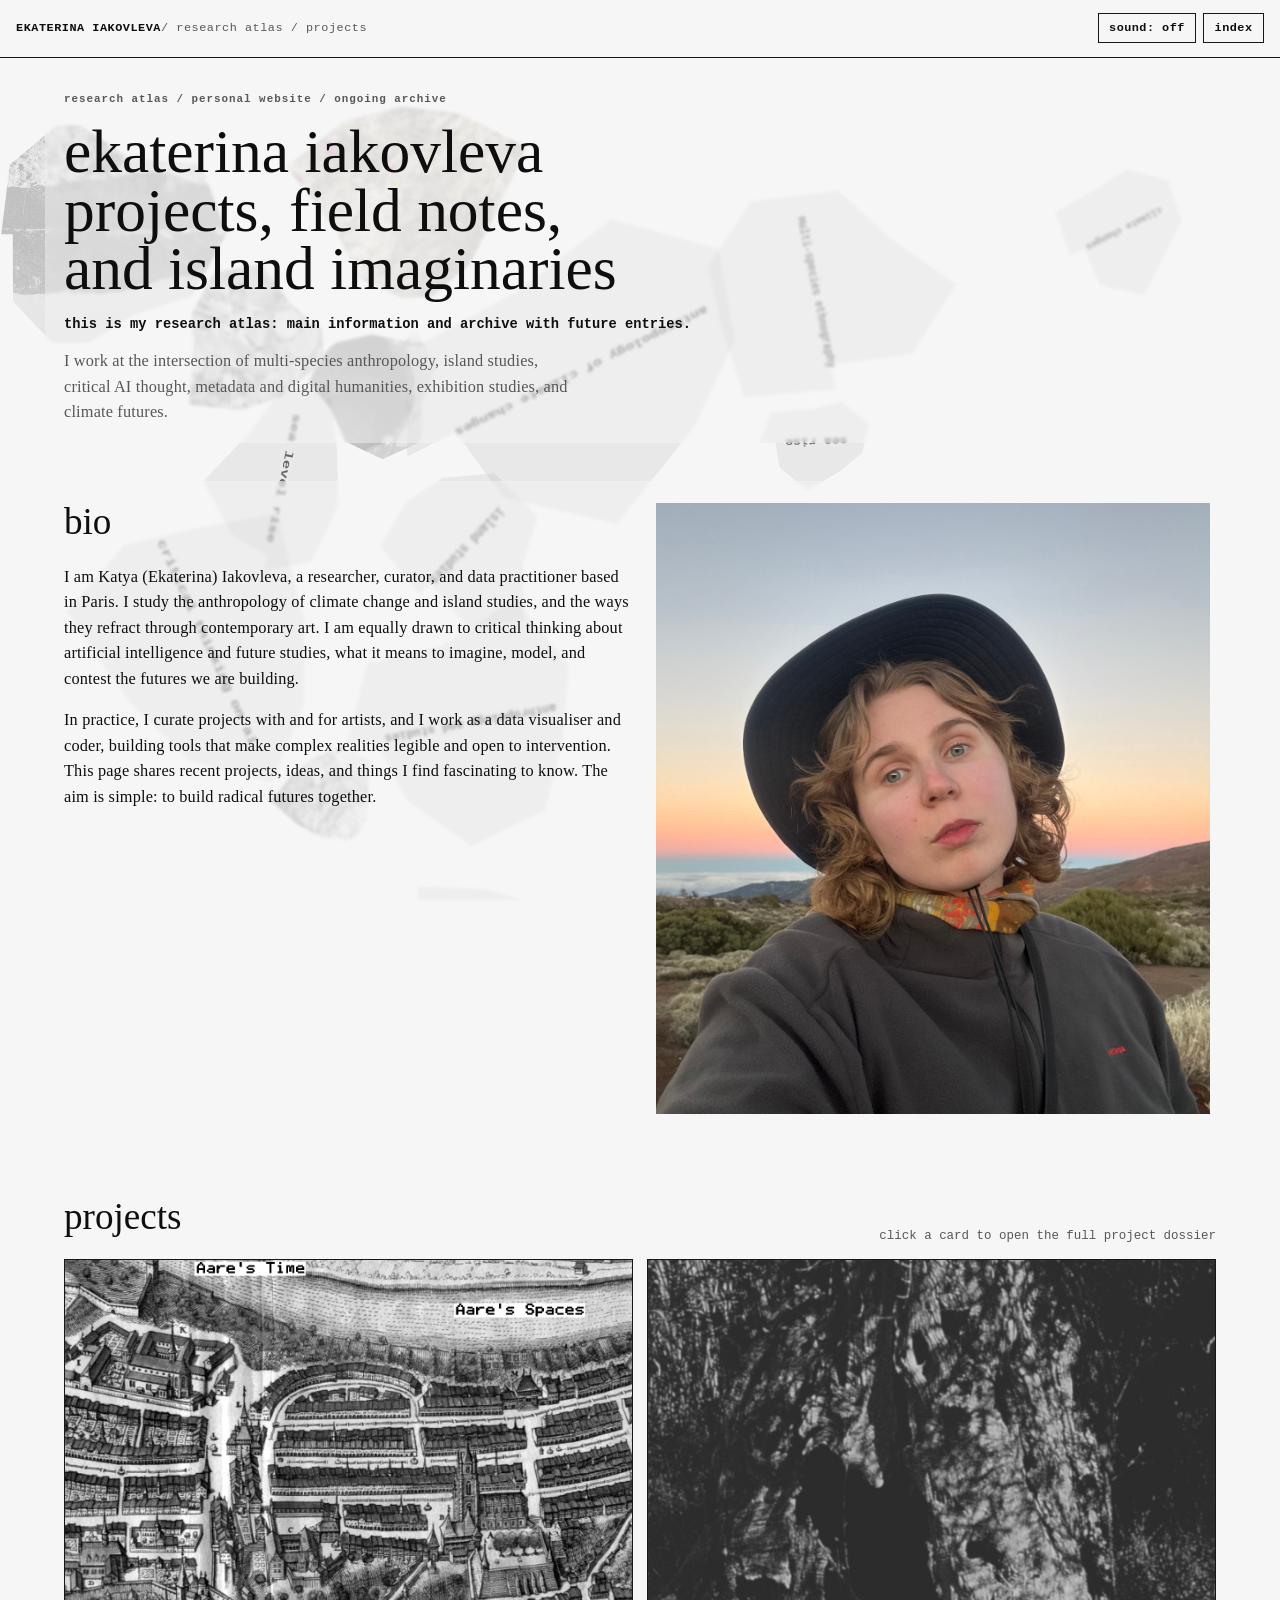
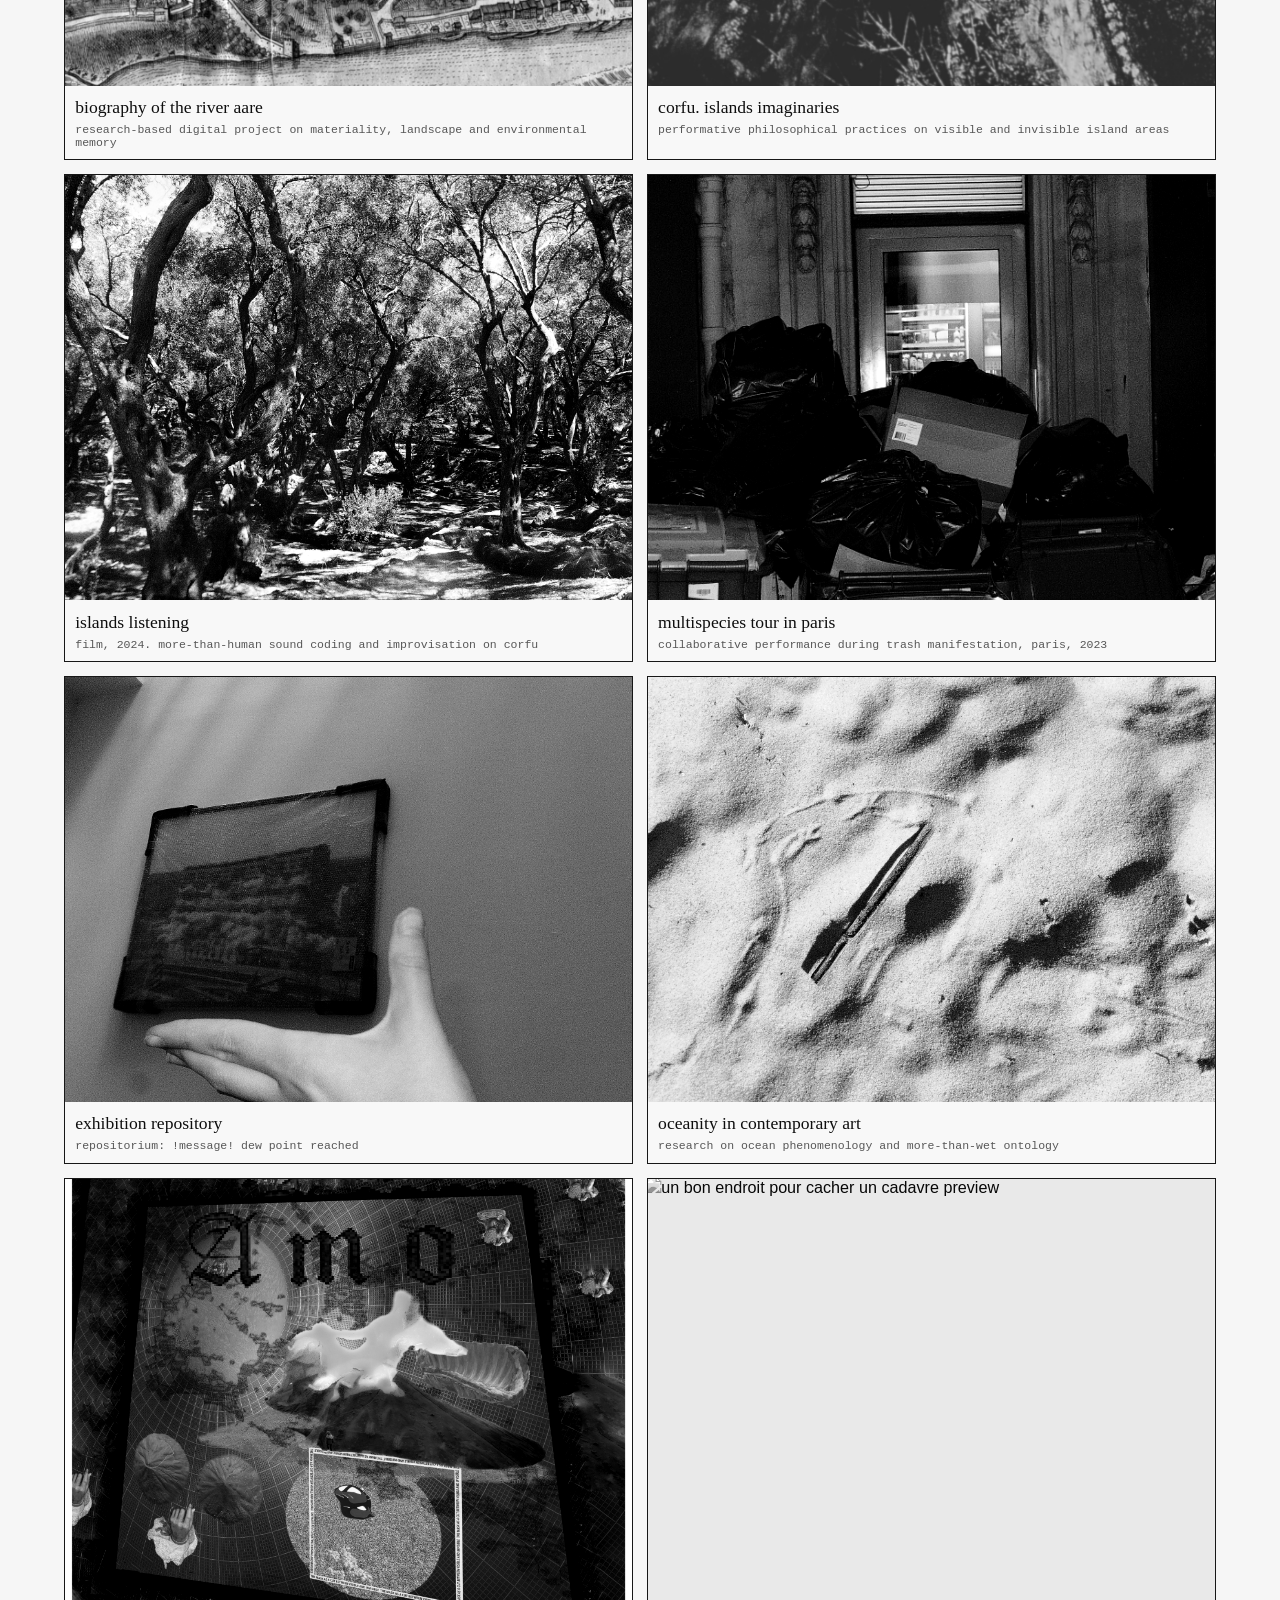
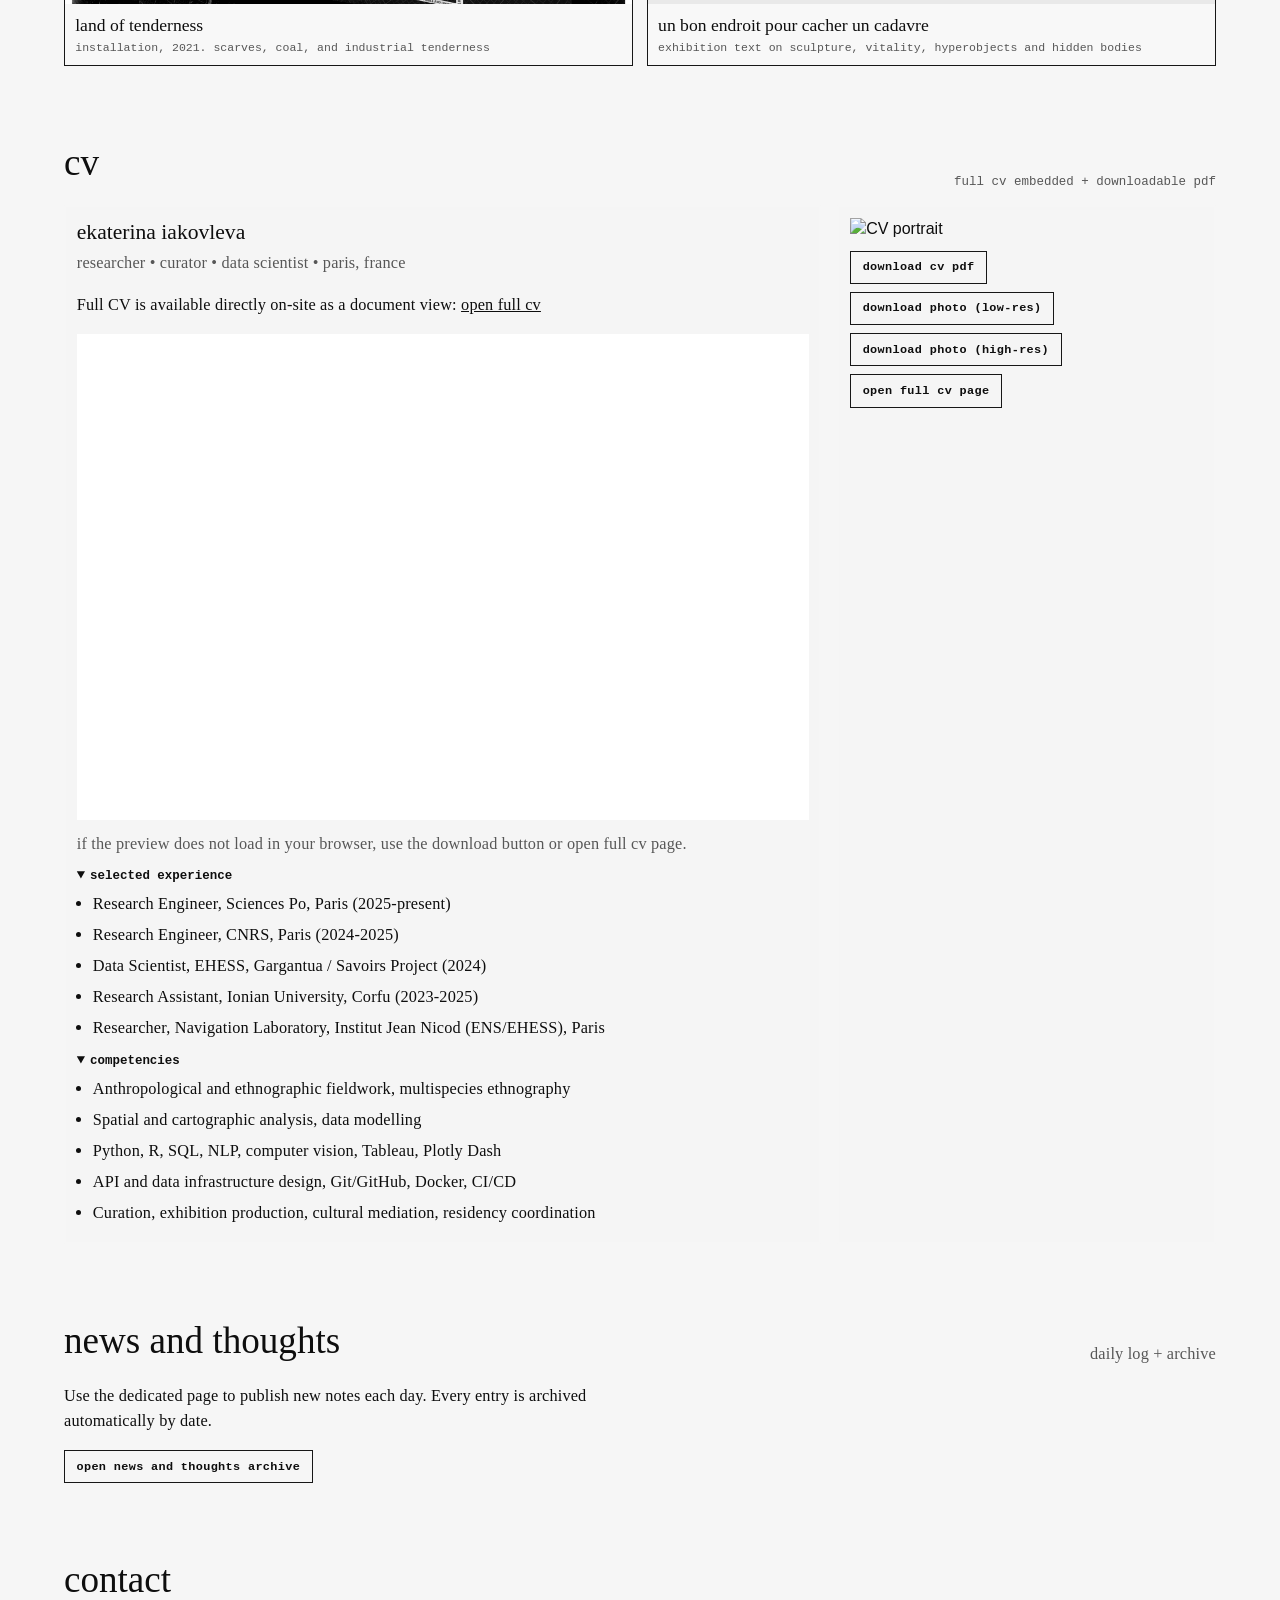
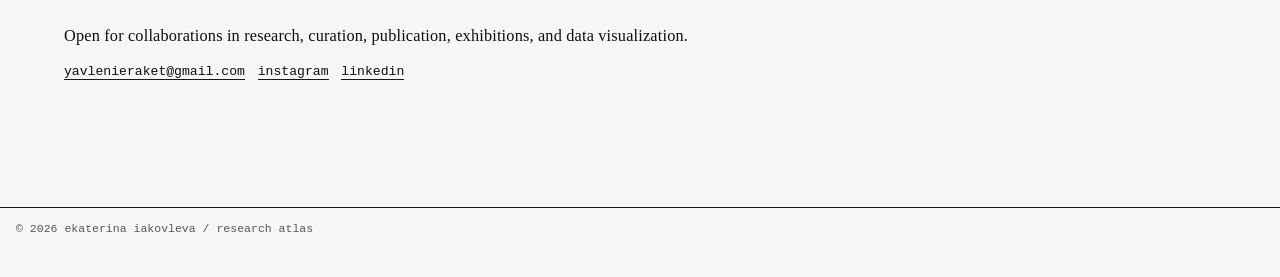
==== index.html @ f8ada592 "initial commit" ====
<!doctype html>
<html lang="en">
  <head>
    <meta charset="UTF-8" />
    <meta name="viewport" content="width=device-width, initial-scale=1.0" />
    <title>Ekaterina Iakovleva - Research Atlas</title>
    <meta
      name="description"
      content="Ekaterina Iakovleva research atlas: island studies, multispecies ethnography, contemporary art and climate imaginaries."
    />
    <link rel="stylesheet" href="styles.css" />
  </head>
  <body class="home-page">
    <canvas id="floating-atlas" aria-hidden="true"></canvas>
    <div class="grain" aria-hidden="true"></div>

    <header class="site-header">
      <div class="brand">
        <span class="brand-name">EKATERINA IAKOVLEVA</span>
        <span class="brand-sub"> / research atlas / projects</span>
      </div>
      <div class="header-actions">
        <button id="sound-toggle" class="menu-toggle" aria-pressed="false">sound: off</button>
        <button id="menu-toggle" class="menu-toggle" aria-expanded="false" aria-controls="side-panel">
          index
        </button>
      </div>
    </header>

    <aside id="side-panel" class="side-panel" aria-hidden="true">
      <nav>
        <p class="panel-label">sections</p>
        <a href="#intro">home</a>
        <a href="#bio">bio</a>
        <a href="#cv">cv</a>
        <a href="#projects">projects</a>
        <a href="#news">news and thoughts</a>
        <a href="#contact">contact</a>
      </nav>
      <div class="panel-sublist">
        <p class="panel-label">projects</p>
        <a href="projects/biography-of-the-river-aare/index.html">biography of the river aare</a>
        <a href="projects/corfu-islands-imaginaries/index.html">corfu. islands imaginaries</a>
        <a href="projects/islands-listening/index.html">islands listening</a>
        <a href="projects/multispecies-tour-in-paris/index.html">multispecies tour in paris</a>
        <a href="projects/exhibition-repository/index.html">exhibition repository</a>
        <a href="projects/oceanity-in-contemporary-art/index.html">oceanity in contemporary art</a>
        <a href="projects/land-of-tenderness/index.html">land of tenderness</a>
        <a href="projects/un-bon-endroit-pour-cacher-un-cadavre/index.html">un bon endroit pour cacher un cadavre</a>
      </div>
      <div class="panel-sublist">
        <p class="panel-label">daily publishing</p>
        <a href="news-and-thoughts.html">open news & thoughts archive</a>
        <a href="cv.html">open full cv</a>
      </div>
    </aside>

    <main>
      <section id="intro" class="intro-block">
        <p class="kicker">research atlas / personal website / ongoing archive</p>
        <h1>
          ekaterina iakovleva<br />
          projects, field notes, and island imaginaries
        </h1>
        <p class="owner-note">this is my research atlas: main information and archive with future entries.</p>
        <p class="lead">
          I work at the intersection of multi-species anthropology, island studies, critical AI thought,
          metadata and digital humanities, exhibition studies, and climate futures.
        </p>
      </section>

      <section id="bio" class="split-block">
        <div>
          <h2>bio</h2>
          <p>
            I am Katya (Ekaterina) Iakovleva, a researcher, curator, and data practitioner based in Paris.
            I study the anthropology of climate change and island studies, and the ways they refract through
            contemporary art. I am equally drawn to critical thinking about artificial intelligence and future
            studies, what it means to imagine, model, and contest the futures we are building.
          </p>
          <p>
            In practice, I curate projects with and for artists, and I work as a data visualiser and coder,
            building tools that make complex realities legible and open to intervention. This page shares
            recent projects, ideas, and things I find fascinating to know. The aim is simple: to build radical
            futures together.
          </p>
        </div>
        <div class="image-box image-box-photo">
          <img class="bio-main-photo" src="assets/bio/IMG_2641.jpeg" alt="Ekaterina Iakovleva portrait" loading="lazy" />
        </div>
      </section>

      <section id="projects" class="projects-block">
        <div class="section-head">
          <h2>projects</h2>
          <p>click a card to open the full project dossier</p>
        </div>

        <div class="project-grid">
          <a class="project-card" href="projects/biography-of-the-river-aare/index.html">
            <div class="thumb">
              <img
                src="projects/biography-of-the-river-aare/Screenshot%202026-03-06%20at%2017.12.55.png"
                alt="Biography of the river aare preview"
                loading="lazy"
              />
            </div>
            <h3>biography of the river aare</h3>
            <p>research-based digital project on materiality, landscape and environmental memory</p>
          </a>

          <a class="project-card" href="projects/corfu-islands-imaginaries/index.html">
            <div class="thumb">
              <img src="projects/corfu-islands-imaginaries/L1510938.JPG" alt="Corfu project preview" loading="lazy" />
            </div>
            <h3>corfu. islands imaginaries</h3>
            <p>performative philosophical practices on visible and invisible island areas</p>
          </a>

          <a class="project-card" href="projects/islands-listening/index.html">
            <div class="thumb">
              <img src="projects/islands-listening/L1510461.JPG" alt="Islands listening preview" loading="lazy" />
            </div>
            <h3>islands listening</h3>
            <p>film, 2024. more-than-human sound coding and improvisation on Corfu</p>
          </a>

          <a class="project-card" href="projects/multispecies-tour-in-paris/index.html">
            <div class="thumb">
              <img
                src="projects/multispecies-tour-in-paris/L1510089.jpeg"
                alt="Multispecies tour in Paris preview"
                loading="lazy"
              />
            </div>
            <h3>multispecies tour in paris</h3>
            <p>collaborative performance during trash manifestation, Paris, 2023</p>
          </a>

          <a class="project-card" href="projects/exhibition-repository/index.html">
            <div class="thumb">
              <img
                src="projects/exhibition-repository/L1510403.JPG"
                alt="Exhibition repository preview"
                loading="lazy"
              />
            </div>
            <h3>exhibition repository</h3>
            <p>repositorium: !message! dew point reached</p>
          </a>

          <a class="project-card" href="projects/oceanity-in-contemporary-art/index.html">
            <div class="thumb">
              <img src="projects/oceanity-in-contemporary-art/L1520149.JPG" alt="Oceanity in contemporary art preview" loading="lazy" />
            </div>
            <h3>oceanity in contemporary art</h3>
            <p>research on ocean phenomenology and more-than-wet ontology</p>
          </a>

          <a class="project-card" href="projects/land-of-tenderness/index.html">
            <div class="thumb">
              <img src="projects/land-of-tenderness/IMG_0546.jpg" alt="Land of tenderness preview" loading="lazy" />
            </div>
            <h3>land of tenderness</h3>
            <p>installation, 2021. scarves, coal, and industrial tenderness</p>
          </a>

          <a class="project-card" href="projects/un-bon-endroit-pour-cacher-un-cadavre/index.html">
            <div class="thumb">
              <img
                src="projects/un-bon-endroit-pour-cacher-un-cadavre/111%20copie.jpeg"
                alt="Un bon endroit project preview"
                loading="lazy"
              />
            </div>
            <h3>un bon endroit pour cacher un cadavre</h3>
            <p>exhibition text on sculpture, vitality, hyperobjects and hidden bodies</p>
          </a>
        </div>
      </section>

      <section id="cv" class="cv-block">
        <div class="section-head">
          <h2>cv</h2>
          <p>full cv embedded + downloadable pdf</p>
        </div>

        <div class="cv-layout">
          <div class="cv-main">
            <h3>ekaterina iakovleva</h3>
            <p class="cv-topline">researcher • curator • data scientist • paris, france</p>
            <p>
              Full CV is available directly on-site as a document view:
              <a class="inline-link" href="cv.html">open full cv</a>
            </p>
            <div class="cv-preview-shell">
              <iframe
                class="cv-preview-frame"
                src="assets/docs/CV_IAKOVLEVA_Website.pdf#page=1&zoom=page-width"
                title="CV document preview"
                loading="lazy"
              ></iframe>
            </div>
            <p class="cv-preview-note">
              If the preview does not load in your browser, use the download button or open full cv page.
            </p>

            <details open>
              <summary>selected experience</summary>
              <ul>
                <li>Research Engineer, Sciences Po, Paris (2025-present)</li>
                <li>Research Engineer, CNRS, Paris (2024-2025)</li>
                <li>Data Scientist, EHESS, Gargantua / Savoirs Project (2024)</li>
                <li>Research Assistant, Ionian University, Corfu (2023-2025)</li>
                <li>Researcher, Navigation Laboratory, Institut Jean Nicod (ENS/EHESS), Paris</li>
              </ul>
            </details>

            <details open>
              <summary>competencies</summary>
              <ul>
                <li>Anthropological and ethnographic fieldwork, multispecies ethnography</li>
                <li>Spatial and cartographic analysis, data modelling</li>
                <li>Python, R, SQL, NLP, computer vision, Tableau, Plotly Dash</li>
                <li>API and data infrastructure design, Git/GitHub, Docker, CI/CD</li>
                <li>Curation, exhibition production, cultural mediation, residency coordination</li>
              </ul>
            </details>
          </div>

          <aside class="cv-side">
            <img src="assets/bio/IMG_3652.jpg" alt="CV portrait" loading="lazy" />
            <div class="download-group">
              <a class="cv-link" href="assets/docs/CV_IAKOVLEVA_Website.pdf" download>download cv pdf</a>
              <a class="cv-link" href="assets/docs/IMG_3652_low.jpg" download>download photo (low-res)</a>
              <a class="cv-link" href="assets/docs/IMG_3652_high.jpg" download>download photo (high-res)</a>
              <a class="cv-link" href="cv.html">open full cv page</a>
            </div>
          </aside>
        </div>
      </section>

      <section id="news" class="news-block">
        <div class="section-head">
          <h2>news and thoughts</h2>
          <p>daily log + archive</p>
        </div>
        <p>
          Use the dedicated page to publish new notes each day. Every entry is archived automatically by date.
        </p>
        <a class="cv-link" href="news-and-thoughts.html">open news and thoughts archive</a>
      </section>

      <section id="contact" class="contact-block">
        <h2>contact</h2>
        <p>
          Open for collaborations in research, curation, publication, exhibitions, and data visualization.
        </p>
        <div class="contact-links">
          <a href="mailto:yavlenieraket@gmail.com">yavlenieraket@gmail.com</a>
          <a href="https://www.instagram.com/" target="_blank" rel="noreferrer">instagram</a>
          <a href="https://www.linkedin.com/" target="_blank" rel="noreferrer">linkedin</a>
        </div>
      </section>
    </main>

    <footer class="site-footer">© <span id="year"></span> Ekaterina Iakovleva / research atlas</footer>

    <script src="scripts.js?v=20260310b"></script>
  </body>
</html>
---- styles.css ----
:root {
  --bg: #f6f6f6;
  --fg: #0e0e0e;
  --muted: #575757;
  --line: #171717;
  --mono: "IBM Plex Mono", "Menlo", "SFMono-Regular", monospace;
  --serif: "Iowan Old Style", "Palatino Linotype", "Book Antiqua", Palatino, serif;
  --sans: "Avenir Next", "Helvetica Neue", "Arial Narrow", sans-serif;
  --kaiti: "Kaiti SC", "KaiTi", "STKaiti", "Songti SC", "Noto Serif CJK SC", "Times New Roman", serif;
  --typewriter: "American Typewriter", "Courier Prime", "IBM Plex Mono", "Nimbus Mono PS", "Source Code Pro", "Menlo", "Monaco", monospace;
  --playful: "Kaiti SC", "KaiTi", "STKaiti", "Iowan Old Style", "Palatino Linotype", serif;
}

* {
  box-sizing: border-box;
}

html,
body {
  margin: 0;
  padding: 0;
  min-height: 100%;
  background: var(--bg);
  color: var(--fg);
  font-family: var(--sans);
}

body {
  position: relative;
  line-height: 1.37;
  overflow-x: hidden;
}

#floating-atlas {
  pointer-events: none;
  position: fixed;
  inset: 0;
  z-index: 0;
}

.grain {
  pointer-events: none;
  position: fixed;
  inset: 0;
  z-index: 1;
  opacity: 0.08;
  background-image: radial-gradient(var(--fg) 0.35px, transparent 0.35px);
  background-size: 4px 4px;
}

.site-header {
  position: sticky;
  top: 0;
  z-index: 25;
  display: flex;
  justify-content: space-between;
  align-items: center;
  gap: 1rem;
  padding: 0.82rem 1rem;
  border-bottom: 1px solid var(--line);
  background: rgba(246, 246, 246, 0.84);
  backdrop-filter: blur(3.5px);
}

.brand {
  display: flex;
  flex-wrap: wrap;
  gap: 0;
  font-family: var(--mono);
  font-size: 0.74rem;
  letter-spacing: 0.045em;
}

.brand-name {
  font-weight: 700;
}

.brand-sub {
  color: var(--muted);
}

.header-actions {
  display: flex;
  align-items: center;
  gap: 0.42rem;
}

.menu-toggle {
  border: 1px solid var(--line);
  background: transparent;
  color: var(--fg);
  font: 600 0.74rem var(--mono);
  letter-spacing: 0.04em;
  text-transform: lowercase;
  padding: 0.45rem 0.66rem;
  cursor: pointer;
  transition: background 180ms ease, transform 180ms ease;
}

.menu-toggle:hover {
  background: #ececec;
  transform: translateY(-1px);
}

.menu-toggle[aria-pressed="true"] {
  background: #111;
  color: #f3f3f3;
}

.side-panel {
  position: fixed;
  top: 0;
  right: -370px;
  width: 370px;
  max-width: 92vw;
  height: 100vh;
  z-index: 30;
  overflow-y: auto;
  border-left: 1px solid var(--line);
  background: rgba(244, 244, 244, 0.94);
  backdrop-filter: blur(4px);
  padding: 4rem 1rem 1.2rem;
  transition: right 250ms ease;
}

.side-panel.open {
  right: 0;
}

.side-panel a {
  display: block;
  margin-bottom: 0.55rem;
  color: var(--fg);
  text-decoration: none;
  font: 540 0.84rem var(--mono);
  text-transform: lowercase;
}

.side-panel a:hover {
  text-decoration: underline;
}

.panel-label {
  margin: 1rem 0 0.74rem;
  font: 700 0.67rem var(--mono);
  color: var(--muted);
  text-transform: lowercase;
  letter-spacing: 0.08em;
}

main {
  position: relative;
  z-index: 4;
  width: min(1280px, 95vw);
  margin: 0 auto;
  padding: 1rem 0 4rem;
  animation: page-enter 450ms ease-out;
}

.home-page main {
  width: min(1320px, 93vw);
  padding: 1.2rem 0 4.4rem;
}

@keyframes page-enter {
  from {
    opacity: 0;
    transform: translateY(8px);
  }

  to {
    opacity: 1;
    transform: translateY(0);
  }
}

section {
  margin: 0 0 3.9rem;
  border-top: 1px solid var(--line);
  padding-top: 1rem;
}

.project-page section {
  border-top: 0;
  padding-top: 0;
}

.project-page .site-header {
  border-bottom: 0;
  background: rgba(246, 246, 246, 0.62);
}

.project-page .site-header .cv-link {
  border: 0;
  padding: 0.1rem 0;
  background: transparent;
  text-decoration: underline;
}

.project-page .site-header .cv-link:hover {
  background: transparent;
}

.home-page main > section {
  background: rgba(246, 246, 246, 0.44);
  backdrop-filter: blur(1.4px);
  border-radius: 0;
  border-top: 0;
  box-shadow: none;
  max-width: 1240px;
  margin: 0 auto 2.35rem;
  padding: 1rem clamp(0.65rem, 1.5vw, 1.35rem) 1.16rem;
}

.home-page section {
  border-top: 0;
}

.home-page .lead,
.home-page .split-block p,
.home-page .cv-main p,
.home-page .cv-main li,
.home-page .news-block p,
.home-page .contact-block p {
  font-family: var(--playful);
  font-size: clamp(1.02rem, 1.08vw, 1.2rem);
  line-height: 1.56;
  letter-spacing: 0.01em;
}

.kicker {
  margin: 0 0 0.8rem;
  color: var(--muted);
  font: 620 0.68rem var(--mono);
  text-transform: lowercase;
  letter-spacing: 0.09em;
}

.intro-block h1 {
  margin: 0 0 0.9rem;
  max-width: 19ch;
  font-family: var(--serif);
  font-size: clamp(2rem, 4.8vw, 4rem);
  font-weight: 500;
  line-height: 0.95;
  text-transform: lowercase;
}

.owner-note {
  margin: 0 0 0.74rem;
  font: 700 0.86rem var(--mono);
  text-transform: lowercase;
}

.intro-block {
  display: grid;
  align-content: start;
  gap: 0.3rem;
}

.lead {
  margin: 0;
  max-width: 64ch;
  color: var(--muted);
}

.section-head {
  display: flex;
  justify-content: space-between;
  align-items: end;
  gap: 1rem;
  margin-bottom: 1rem;
}

.section-head h2,
.split-block h2,
.contact-block h2 {
  margin: 0;
  font-family: var(--serif);
  font-size: clamp(1.45rem, 2.9vw, 2.35rem);
  font-weight: 500;
  text-transform: lowercase;
}

.section-head p {
  margin: 0;
  color: var(--muted);
  font: 510 0.78rem var(--mono);
  text-transform: lowercase;
}

.project-grid {
  display: grid;
  grid-template-columns: repeat(12, minmax(0, 1fr));
  gap: 0.86rem;
  align-items: stretch;
}

.project-card {
  grid-column: span 6;
  display: flex;
  flex-direction: column;
  justify-content: flex-start;
  color: inherit;
  text-decoration: none;
  border: 1px solid var(--line);
  background: rgba(248, 248, 248, 0.74);
  backdrop-filter: blur(1.2px);
  padding: 0;
  overflow: hidden;
  transition: transform 180ms ease, box-shadow 180ms ease, background 180ms ease;
}

.project-card:hover {
  transform: translateY(-2px);
  box-shadow: 0 4px 0 #111;
  background: rgba(252, 252, 252, 0.9);
}

.thumb {
  position: relative;
  overflow: hidden;
  aspect-ratio: 4 / 3;
  display: block;
  margin: 0;
  border: 0;
  background: #e9e9e9;
}

.thumb span {
  font: 520 0.7rem var(--mono);
  color: var(--muted);
  text-transform: lowercase;
}

.thumb img {
  position: absolute;
  inset: 0;
  display: block;
  width: 100% !important;
  height: 100% !important;
  max-width: none;
  max-height: none;
  object-fit: cover !important;
  object-position: center center !important;
  transform: scale(1.01);
  filter: grayscale(100%) contrast(1.06);
}

.project-card h3 {
  margin: 0;
  padding: 0.58rem 0.64rem 0.24rem;
  font-family: var(--serif);
  font-size: 1.1rem;
  font-weight: 500;
  text-transform: lowercase;
}

.project-card p {
  margin: 0;
  padding: 0 0.64rem 0.66rem;
  color: var(--muted);
  font: 510 0.72rem var(--mono);
  text-transform: lowercase;
}

.split-block {
  display: grid;
  grid-template-columns: 1fr 1fr;
  gap: 1.2rem;
  align-items: start;
}

.image-box {
  min-height: 300px;
  border: 1px dashed #5d5d5d;
  display: grid;
  place-items: center;
  padding: 0.4rem;
  background: rgba(246, 246, 246, 0.24);
}

.home-page .image-box {
  border: 0;
  background: rgba(246, 246, 246, 0.28);
}

.image-box-photo img {
  width: 100%;
  height: 100%;
  min-height: 280px;
  object-fit: cover;
}

.bio-main-photo {
  object-position: 50% 33%;
  min-height: 360px;
}

.cv-block {
  background: rgba(246, 246, 246, 0.24);
}

.cv-layout {
  display: grid;
  grid-template-columns: 2fr 1fr;
  gap: 1rem;
}

.cv-main,
.cv-side {
  border: 0;
  background: rgba(246, 246, 246, 0.34);
  backdrop-filter: blur(1px);
  padding: 0.8rem;
}

.cv-main h3 {
  margin: 0 0 0.2rem;
  font-family: var(--serif);
  font-size: 1.35rem;
  font-weight: 500;
  text-transform: lowercase;
}

.cv-topline {
  margin: 0 0 0.7rem;
  color: var(--muted);
  font: 520 0.8rem var(--mono);
  text-transform: lowercase;
}

.cv-main details {
  margin-top: 0.8rem;
}

.cv-main summary {
  cursor: pointer;
  font: 620 0.78rem var(--mono);
  text-transform: lowercase;
}

.cv-main ul {
  margin: 0.5rem 0 0;
  padding-left: 1rem;
}

.cv-main li {
  margin-bottom: 0.35rem;
  font-size: 0.95rem;
}

.cv-side img {
  width: 100%;
  aspect-ratio: 4 / 5;
  object-fit: cover;
  margin-bottom: 0.7rem;
}

.cv-preview-shell {
  margin-top: 0.8rem;
  border: 0;
  background: rgba(249, 249, 249, 0.72);
}

.cv-preview-frame {
  display: block;
  width: 100%;
  height: clamp(380px, 54vh, 760px);
  border: 0;
  background: #fff;
}

.cv-preview-note {
  margin: 0.7rem 0 0;
  color: var(--muted);
  font: 520 0.76rem var(--mono);
  text-transform: lowercase;
}

.download-group {
  display: grid;
  gap: 0.5rem;
}

.cv-link {
  display: inline-block;
  width: fit-content;
  border: 1px solid var(--line);
  color: var(--fg);
  text-decoration: none;
  font: 620 0.74rem var(--mono);
  letter-spacing: 0.03em;
  text-transform: lowercase;
  padding: 0.54rem 0.72rem;
}

.cv-link:hover {
  background: #ececec;
}

.news-block p {
  max-width: 70ch;
}

.contact-links {
  display: flex;
  flex-wrap: wrap;
  gap: 0.8rem;
}

.contact-links a {
  color: var(--fg);
  text-decoration: none;
  border-bottom: 1px solid var(--line);
  font: 510 0.82rem var(--mono);
}

.site-footer {
  position: relative;
  z-index: 4;
  border-top: 1px solid var(--line);
  background: rgba(246, 246, 246, 0.84);
  backdrop-filter: blur(2px);
  padding: 0.9rem 1rem 2rem;
  color: var(--muted);
  font: 510 0.72rem var(--mono);
  text-transform: lowercase;
}

/* Project pages */
.project-main {
  width: min(1540px, 98.8vw);
}

.project-back {
  margin-bottom: 0.8rem;
}

.project-main > section:first-child {
  position: relative;
  overflow: hidden;
  border: 0;
  border-radius: 0;
  background: rgba(248, 248, 248, 0.56);
  backdrop-filter: blur(2px);
  padding: 1.02rem 0.95rem 1.1rem;
}

.project-main > section:first-child::before {
  content: "";
  position: absolute;
  inset: 0;
  pointer-events: none;
  background:
    radial-gradient(circle at 7% 10%, rgba(17, 17, 17, 0.06), transparent 20%),
    radial-gradient(circle at 92% 86%, rgba(17, 17, 17, 0.05), transparent 23%);
}

.project-title {
  position: relative;
  margin: 0.1rem 0 0;
  font-family: var(--kaiti);
  font-size: clamp(2.2rem, 6vw, 4.95rem);
  font-weight: 500;
  line-height: 0.88;
  text-transform: lowercase;
  max-width: 16ch;
  letter-spacing: -0.01em;
}

.project-meta {
  position: relative;
  margin: 0.7rem 0 0;
  color: var(--muted);
  font: 550 0.76rem var(--mono);
  text-transform: lowercase;
  max-width: 76ch;
}

.prose {
  max-width: 84ch;
}

.prose p {
  margin: 0 0 0.74rem;
}

.project-editorial {
  position: relative;
  overflow: visible;
  min-height: clamp(860px, 122vh, 1880px);
  padding: clamp(1rem, 2.8vw, 2rem) 0.4rem clamp(1.8rem, 7vh, 4.4rem);
  background: transparent;
}

.project-editorial::before {
  content: "";
  position: absolute;
  inset: 0;
  pointer-events: none;
  background:
    radial-gradient(circle at 12% 24%, rgba(17, 17, 17, 0.05), transparent 29%),
    radial-gradient(circle at 88% 78%, rgba(17, 17, 17, 0.04), transparent 34%);
  z-index: 0;
}

.project-floating-layer {
  position: absolute;
  inset: 0;
  z-index: 1;
  pointer-events: none;
  overflow: hidden;
}

.project-float-image {
  position: absolute;
  display: block;
  width: var(--float-w, clamp(320px, 42vw, 760px));
  height: var(--float-h, auto);
  object-fit: cover;
  border: 0;
  border-radius: 0;
  opacity: var(--float-opacity, 0.88);
  filter: saturate(var(--float-sat, 0.95)) contrast(var(--float-contrast, 1.05)) brightness(var(--float-bright, 1));
  mix-blend-mode: normal;
  will-change: transform;
  transition: opacity 260ms ease;
  box-shadow: none;
  z-index: var(--float-z, 1);
  box-shadow: var(--float-shadow, none);
}

.project-float-image.is-featured {
  --float-w: clamp(420px, 58vw, 980px);
  --float-opacity: 0.67;
  --float-sat: 0.84;
  --float-contrast: 0.96;
  --float-bright: 0.92;
  --float-z: 1;
}

.project-float-image.is-large {
  --float-opacity: 0.78;
  --float-sat: 0.88;
  --float-contrast: 0.98;
  --float-bright: 0.94;
  --float-z: 1;
}

.project-float-image.is-small {
  --float-opacity: 0.95;
  --float-sat: 1.06;
  --float-contrast: 1.13;
  --float-bright: 1.04;
  --float-z: 2;
  --float-shadow: 0 8px 18px rgba(0, 0, 0, 0.12);
}

.project-near-hero {
  position: relative;
  z-index: 2;
  width: min(1480px, 99%);
  margin: 0 auto 1.25rem;
  display: grid;
  place-items: center;
  background: rgba(246, 246, 246, 0.4);
}

.project-page .project-near-hero {
  background: transparent;
}

.project-near-hero img {
  display: block;
  width: auto;
  height: auto;
  max-width: 100%;
  max-height: min(78vh, 1160px);
  object-fit: contain;
  object-position: center;
  opacity: 0.96;
}

.project-text-core {
  position: relative;
  z-index: 3;
  width: min(95%, 1320px);
  max-width: 1320px;
  margin: clamp(1rem, 4.4vh, 3rem) auto;
  padding: clamp(0.9rem, 2vw, 1.8rem) clamp(0.9rem, 2.5vw, 2.25rem);
  background: rgba(248, 248, 248, 0.68);
  backdrop-filter: blur(2px);
  border: none;
  box-shadow: none;
}

.project-text-core.prose {
  max-width: none;
}

.project-text-core::after {
  content: "";
  display: block;
  clear: both;
}

.project-text-core p {
  margin: 0 0 0.8rem;
  font-family: var(--playful);
  font-size: clamp(1.02rem, 1.08vw, 1.2rem);
  line-height: 1.64;
  letter-spacing: 0.008em;
  text-align: justify;
  text-justify: inter-word;
  hyphens: auto;
  -webkit-hyphens: auto;
  text-wrap: pretty;
}

.project-text-core p:last-child {
  margin-bottom: 0;
}

.project-text-kicker {
  margin: 0 0 0.55rem;
  color: var(--muted);
  font: 620 0.68rem var(--mono);
  text-transform: lowercase;
  letter-spacing: 0.07em;
}

.project-text-meta {
  margin: 0 0 0.82rem;
  color: var(--fg);
  font: 560 0.98rem var(--kaiti);
  text-transform: lowercase;
}

.project-swipe {
  position: relative;
  z-index: 5;
  width: min(95%, 1320px);
  margin: clamp(0.7rem, 2.4vh, 1.8rem) auto clamp(2rem, 5vh, 3.2rem);
  background: rgba(248, 248, 248, 0.38);
  backdrop-filter: blur(1.2px);
  padding: 0.35rem 0.15rem 0.25rem;
}

.project-swipe-head {
  display: flex;
  justify-content: space-between;
  align-items: center;
  gap: 0.7rem;
  margin-bottom: 0.38rem;
  padding: 0 0.2rem;
}

.project-swipe-title {
  margin: 0;
  color: var(--muted);
  font: 610 0.7rem var(--mono);
  letter-spacing: 0.09em;
  text-transform: lowercase;
}

.project-swipe-controls {
  display: flex;
  align-items: center;
  gap: 0.42rem;
}

.project-swipe-btn {
  border: 0;
  background: transparent;
  color: var(--fg);
  cursor: pointer;
  font: 620 0.72rem var(--mono);
  text-transform: lowercase;
  letter-spacing: 0.04em;
  text-decoration: underline;
  padding: 0.1rem 0.2rem;
}

.project-swipe-counter {
  color: var(--muted);
  font: 520 0.68rem var(--mono);
  letter-spacing: 0.04em;
}

.project-swipe-track {
  display: flex;
  align-items: center;
  gap: 0.6rem;
  overflow-x: auto;
  overscroll-behavior-x: contain;
  scroll-snap-type: x mandatory;
  scroll-padding-inline: 0.15rem;
  -webkit-overflow-scrolling: touch;
  padding: 0.1rem 0.1rem 0.45rem;
}

.project-swipe-track::-webkit-scrollbar {
  height: 7px;
}

.project-swipe-track::-webkit-scrollbar-thumb {
  background: rgba(17, 17, 17, 0.35);
}

.project-swipe-slide {
  flex: 0 0 min(92vw, 1120px);
  margin: 0;
  scroll-snap-align: center;
  display: grid;
  place-items: center;
}

.project-swipe-slide img {
  width: 100%;
  height: min(78vh, 980px);
  object-fit: contain;
  object-position: center;
  display: block;
}

.project-inline-image {
  display: block;
  width: clamp(340px, 44vw, 760px);
  max-width: 60vw;
  height: auto;
  object-fit: cover;
  border: 0;
  opacity: 0.96;
}

.project-inline-image.float-left {
  float: left;
  margin: 0.2rem 1rem 0.9rem -0.2rem;
}

.project-inline-image.float-right {
  float: right;
  margin: 0.2rem -0.2rem 0.9rem 1rem;
}

.tagline {
  margin: 0;
  color: var(--muted);
  font: 520 0.74rem var(--mono);
  text-transform: lowercase;
}

.inline-link {
  color: var(--fg);
  text-decoration: underline;
}

/* News page */
.news-main {
  width: min(980px, 95vw);
}

.news-form {
  display: grid;
  gap: 0.6rem;
  max-width: 760px;
}

.news-form input,
.news-form textarea {
  width: 100%;
  border: 1px solid var(--line);
  background: rgba(246, 246, 246, 0.48);
  color: var(--fg);
  font: 500 0.94rem var(--sans);
  padding: 0.62rem;
}

.news-form textarea {
  min-height: 170px;
  resize: vertical;
}

.news-list {
  margin-top: 1.2rem;
  display: grid;
  gap: 1rem;
}

.news-day {
  border-top: 1px solid var(--line);
  padding-top: 0.7rem;
}

.news-post {
  margin-top: 0.62rem;
  border: 1px solid rgba(20, 20, 20, 0.4);
  padding: 0.62rem;
  background: rgba(246, 246, 246, 0.48);
}

.news-post h4 {
  margin: 0 0 0.35rem;
  font-size: 1rem;
  font-family: var(--serif);
  text-transform: lowercase;
}

.news-post time {
  display: block;
  margin-bottom: 0.35rem;
  color: var(--muted);
  font: 520 0.72rem var(--mono);
}

/* Full CV page */
.cv-page {
  background: #f5f5f5;
}

.cv-page .site-header {
  position: sticky;
}

.cvp-main {
  position: relative;
  z-index: 4;
  width: min(1160px, 95vw);
  margin: 0 auto;
  padding: 1.1rem 0 4rem;
}

.cvp-hero {
  display: grid;
  grid-template-columns: 1.25fr 0.75fr;
  gap: 1rem;
  align-items: stretch;
  border: 1px solid rgba(20, 20, 20, 0.75);
  background: rgba(248, 248, 248, 0.9);
  padding: 0.95rem;
  margin-bottom: 1rem;
}

.cvp-id h1 {
  margin: 0 0 0.55rem;
  font-family: var(--serif);
  font-size: clamp(1.8rem, 4vw, 3rem);
  font-weight: 500;
  line-height: 0.95;
  text-transform: lowercase;
}

.cvp-role,
.cvp-contact {
  margin: 0 0 0.35rem;
  color: #111;
  font: 560 0.84rem var(--mono);
}

.cvp-photo {
  width: 100%;
  height: 100%;
  min-height: 300px;
  object-fit: cover;
  object-position: 50% 33%;
  border: 1px solid rgba(23, 23, 23, 0.65);
}

.cvp-section {
  margin: 0 0 1rem;
  border: 1px solid rgba(20, 20, 20, 0.68);
  background: rgba(249, 249, 249, 0.92);
  padding: 0.85rem;
}

.cvp-section h2 {
  margin: 0 0 0.62rem;
  font: 700 0.76rem var(--mono);
  color: #121212;
  letter-spacing: 0.09em;
  text-transform: lowercase;
}

.cvp-lead p,
.cvp-entry-desc p {
  margin: 0 0 0.44rem;
  color: #181818;
  font: 500 0.95rem/1.4 var(--sans);
}

.cvp-entries {
  display: grid;
  gap: 0.62rem;
}

.cvp-entry {
  border-top: 1px dashed rgba(20, 20, 20, 0.52);
  padding-top: 0.52rem;
}

.cvp-entry header {
  display: flex;
  justify-content: space-between;
  gap: 1rem;
  align-items: baseline;
  margin-bottom: 0.3rem;
}

.cvp-entry h3 {
  margin: 0;
  font-family: var(--serif);
  font-size: 1.06rem;
  font-weight: 500;
}

.cvp-entry time {
  white-space: nowrap;
  color: #333;
  font: 620 0.72rem var(--mono);
  text-transform: lowercase;
}

.cvp-doc {
  border: 1px solid rgba(20, 20, 20, 0.75);
  background: rgba(248, 248, 248, 0.92);
  padding: 0.95rem;
}

.cvp-doc h1 {
  margin: 0 0 0.55rem;
  font-family: var(--serif);
  font-size: clamp(1.65rem, 3.2vw, 2.75rem);
  font-weight: 500;
  line-height: 0.95;
  text-transform: lowercase;
}

.cvp-doc-note {
  margin: 0 0 0.75rem;
  color: var(--muted);
  max-width: 72ch;
  font: 520 0.8rem var(--mono);
  text-transform: lowercase;
}

.cvp-doc-frame {
  display: block;
  width: 100%;
  height: min(1600px, 84vh);
  min-height: 680px;
  border: 1px solid rgba(23, 23, 23, 0.72);
  background: #fff;
}

@media print {
  @page {
    size: A4;
    margin: 14mm 13mm 15mm;
  }

  .cv-page {
    background: #fff;
    color: #111;
  }

  .cv-page .grain {
    display: none;
  }

  .cv-page .site-header {
    position: static;
    padding: 0 0 6mm;
    border-bottom: 1px solid #111;
    backdrop-filter: none;
    background: #fff;
  }

  .cv-page .header-actions a:first-child {
    display: none;
  }

  .cv-page .site-footer {
    padding: 6mm 0 0;
    background: #fff;
    border-top: 1px solid #111;
  }

  .cvp-main {
    width: 100%;
    padding: 4mm 0 0;
  }

  .cvp-hero,
  .cvp-section,
  .cvp-doc {
    break-inside: avoid;
    page-break-inside: avoid;
    box-shadow: none;
    background: #fff;
  }
}

@media (max-width: 1000px) {
  .project-card {
    grid-column: span 12;
  }

  .split-block,
  .cv-layout {
    grid-template-columns: 1fr;
  }

  .project-main > section:first-child {
    border-radius: 0;
  }

  .project-title {
    font-size: clamp(1.8rem, 8vw, 3.1rem);
  }

  .project-editorial {
    min-height: 760px;
    padding: 0.66rem 0.3rem;
  }

  .project-text-core {
    width: calc(100% - 0.35rem);
    margin: 0.6rem auto;
    padding: 0.74rem 0.66rem;
  }

  .project-float-image {
    --float-w: clamp(220px, 56vw, 360px);
    --float-opacity: 0.8;
  }

  .project-swipe {
    width: calc(100% - 0.38rem);
    margin: 0.4rem auto 1.5rem;
    padding: 0.25rem 0 0.15rem;
  }

  .project-swipe-track {
    gap: 0.35rem;
    padding-bottom: 0.35rem;
  }

  .project-swipe-slide {
    flex-basis: 96vw;
  }

  .project-swipe-slide img {
    height: min(64vh, 680px);
  }

  .project-near-hero img {
    width: auto;
    max-width: 100%;
    max-height: 66vh;
    object-fit: contain;
  }

  .project-inline-image,
  .project-inline-image.float-left,
  .project-inline-image.float-right {
    float: none;
    width: 100%;
    max-width: 100%;
    margin: 0.35rem 0 0.85rem;
  }

  .cv-preview-frame {
    height: clamp(320px, 44vh, 520px);
  }

  .cvp-hero {
    grid-template-columns: 1fr;
  }

  .cvp-photo {
    min-height: 240px;
  }

  .cvp-doc-frame {
    min-height: 460px;
    height: 74vh;
  }

  .cvp-entry header {
    flex-direction: column;
    gap: 0.2rem;
  }
}

@media (prefers-reduced-motion: reduce) {
  #floating-atlas {
    display: none;
  }
}
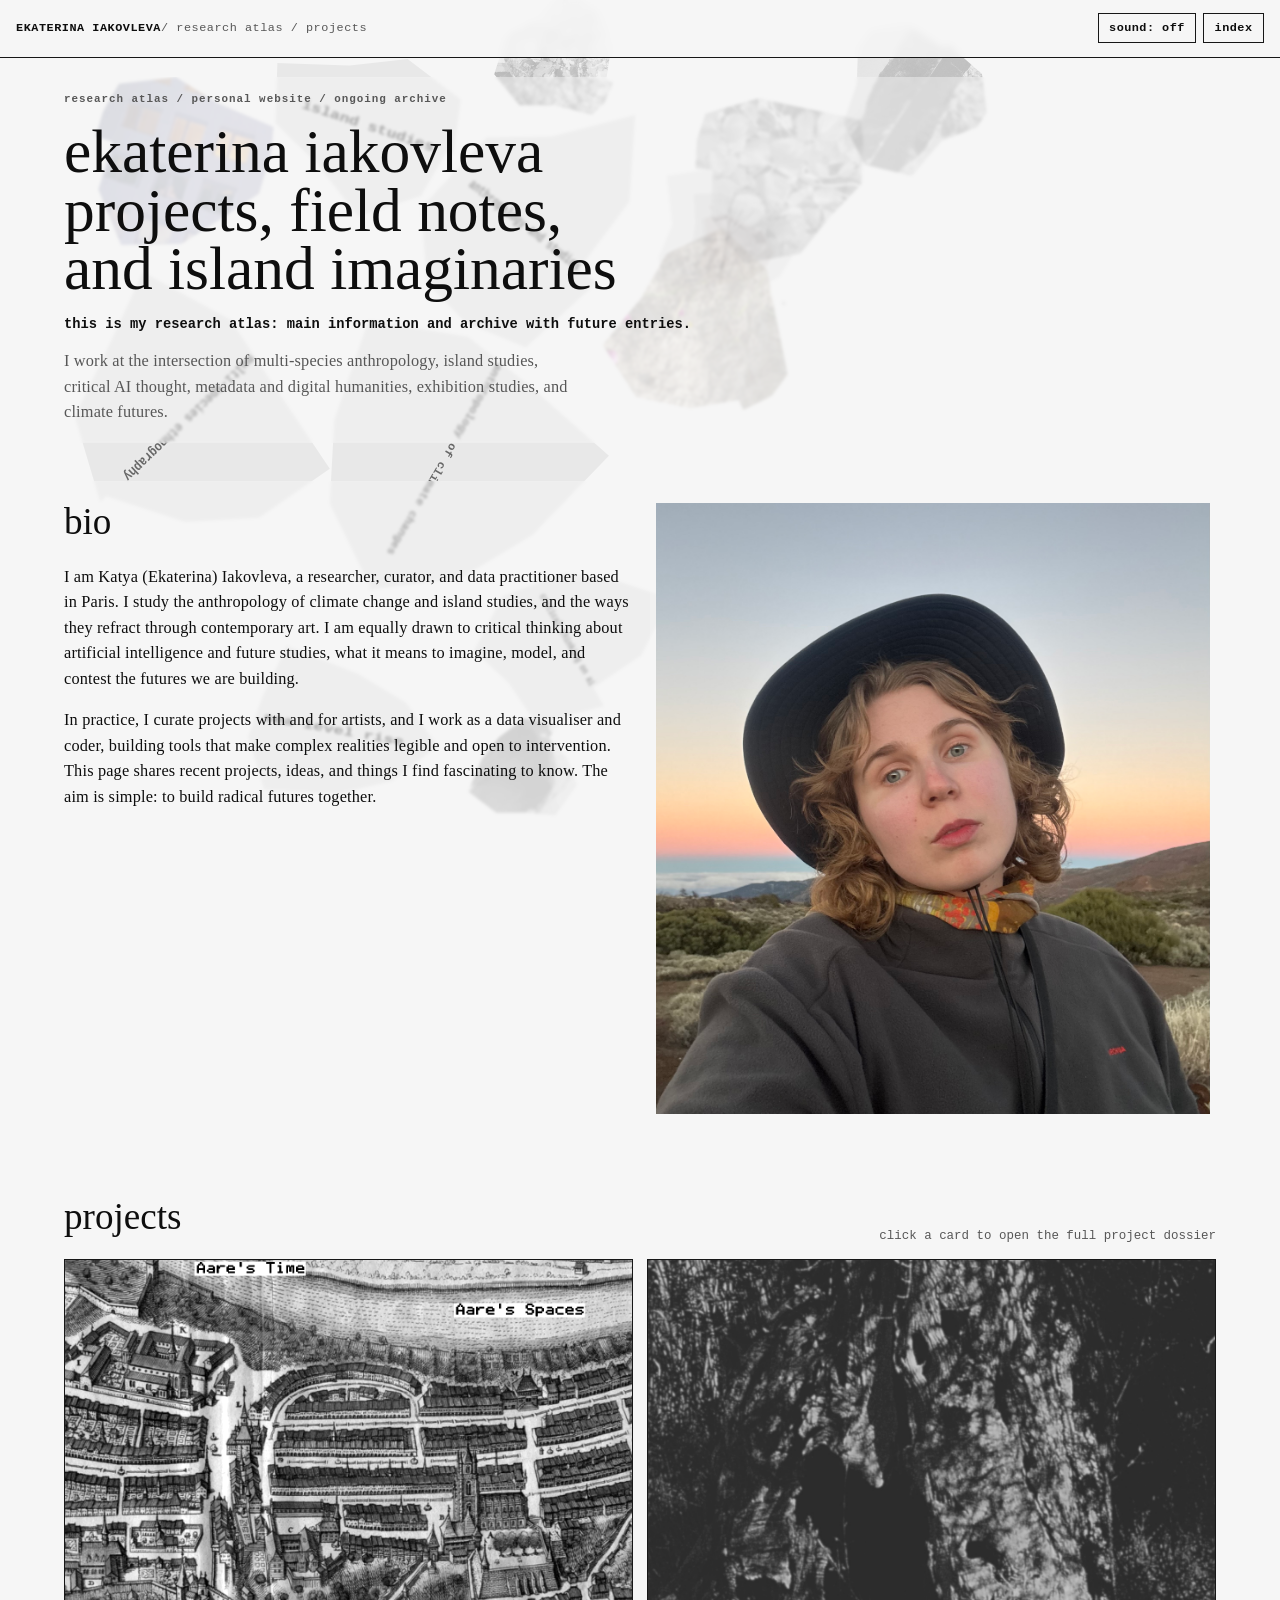
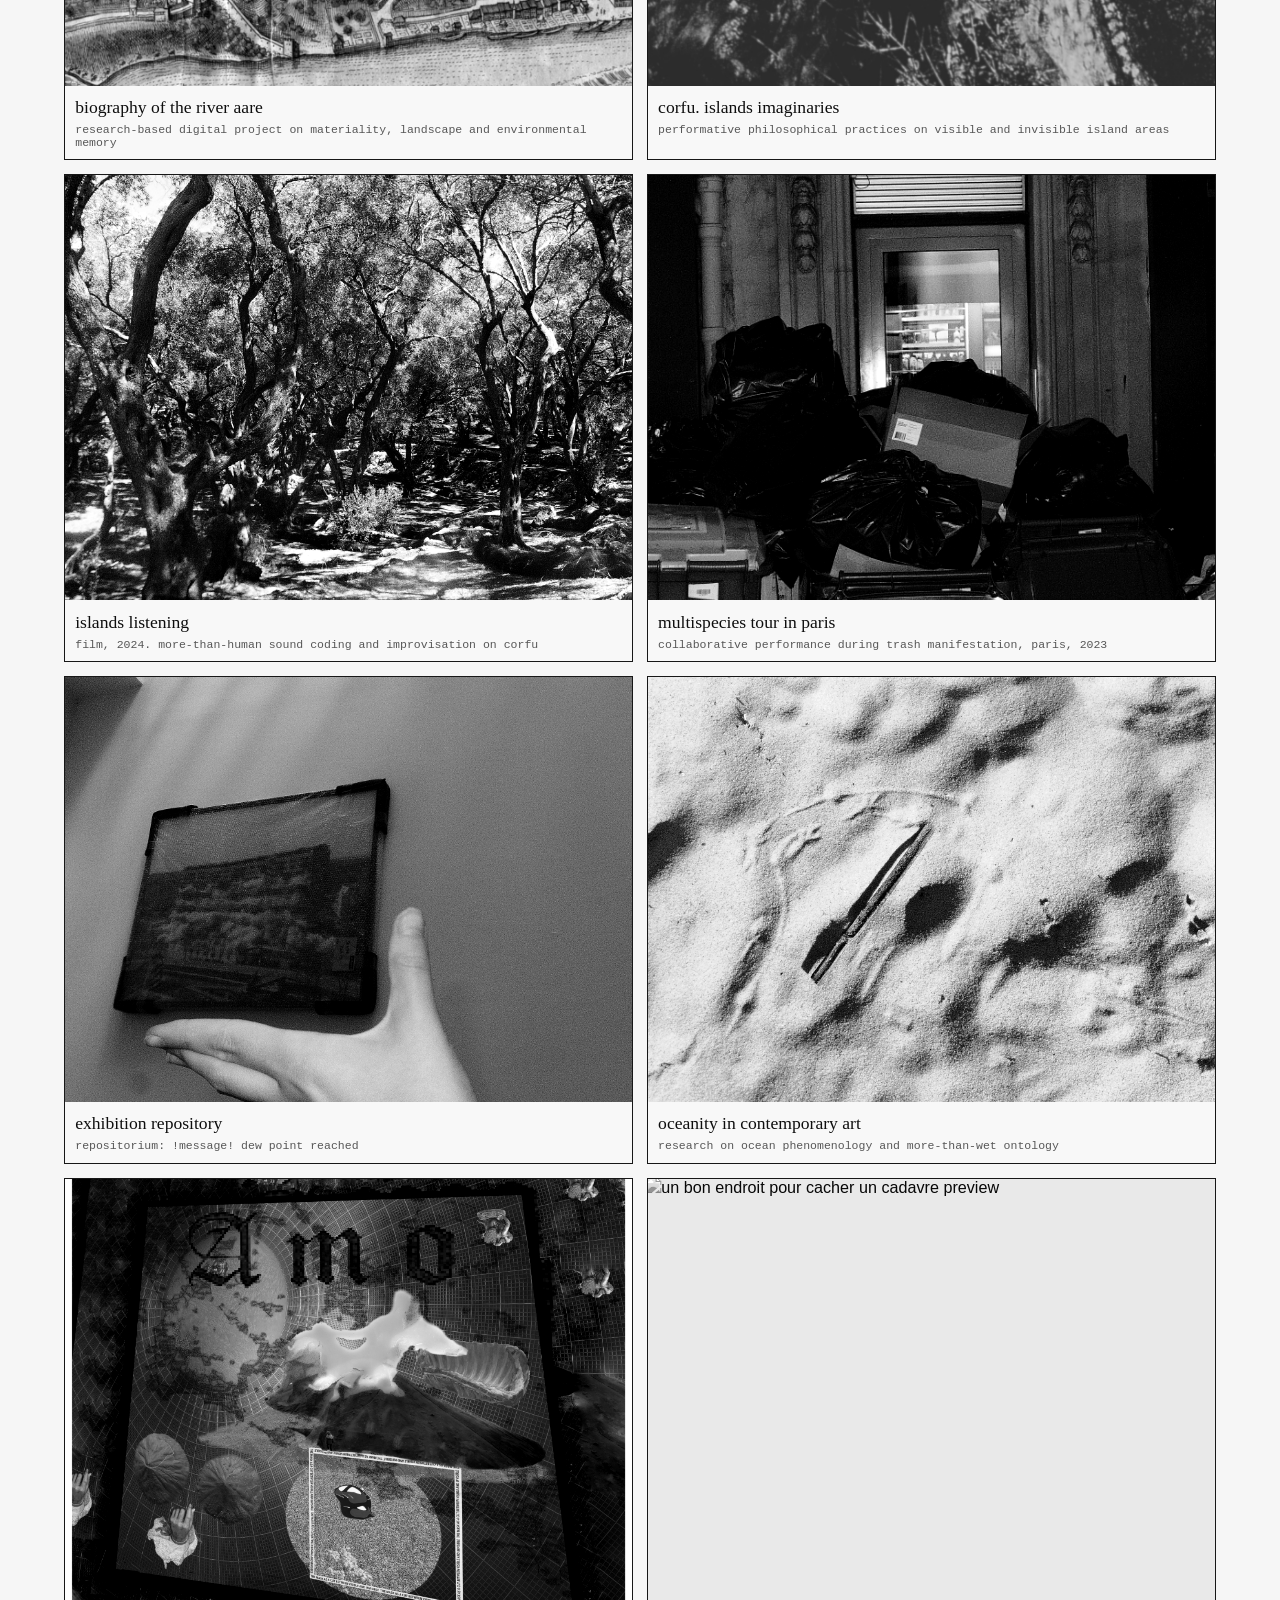
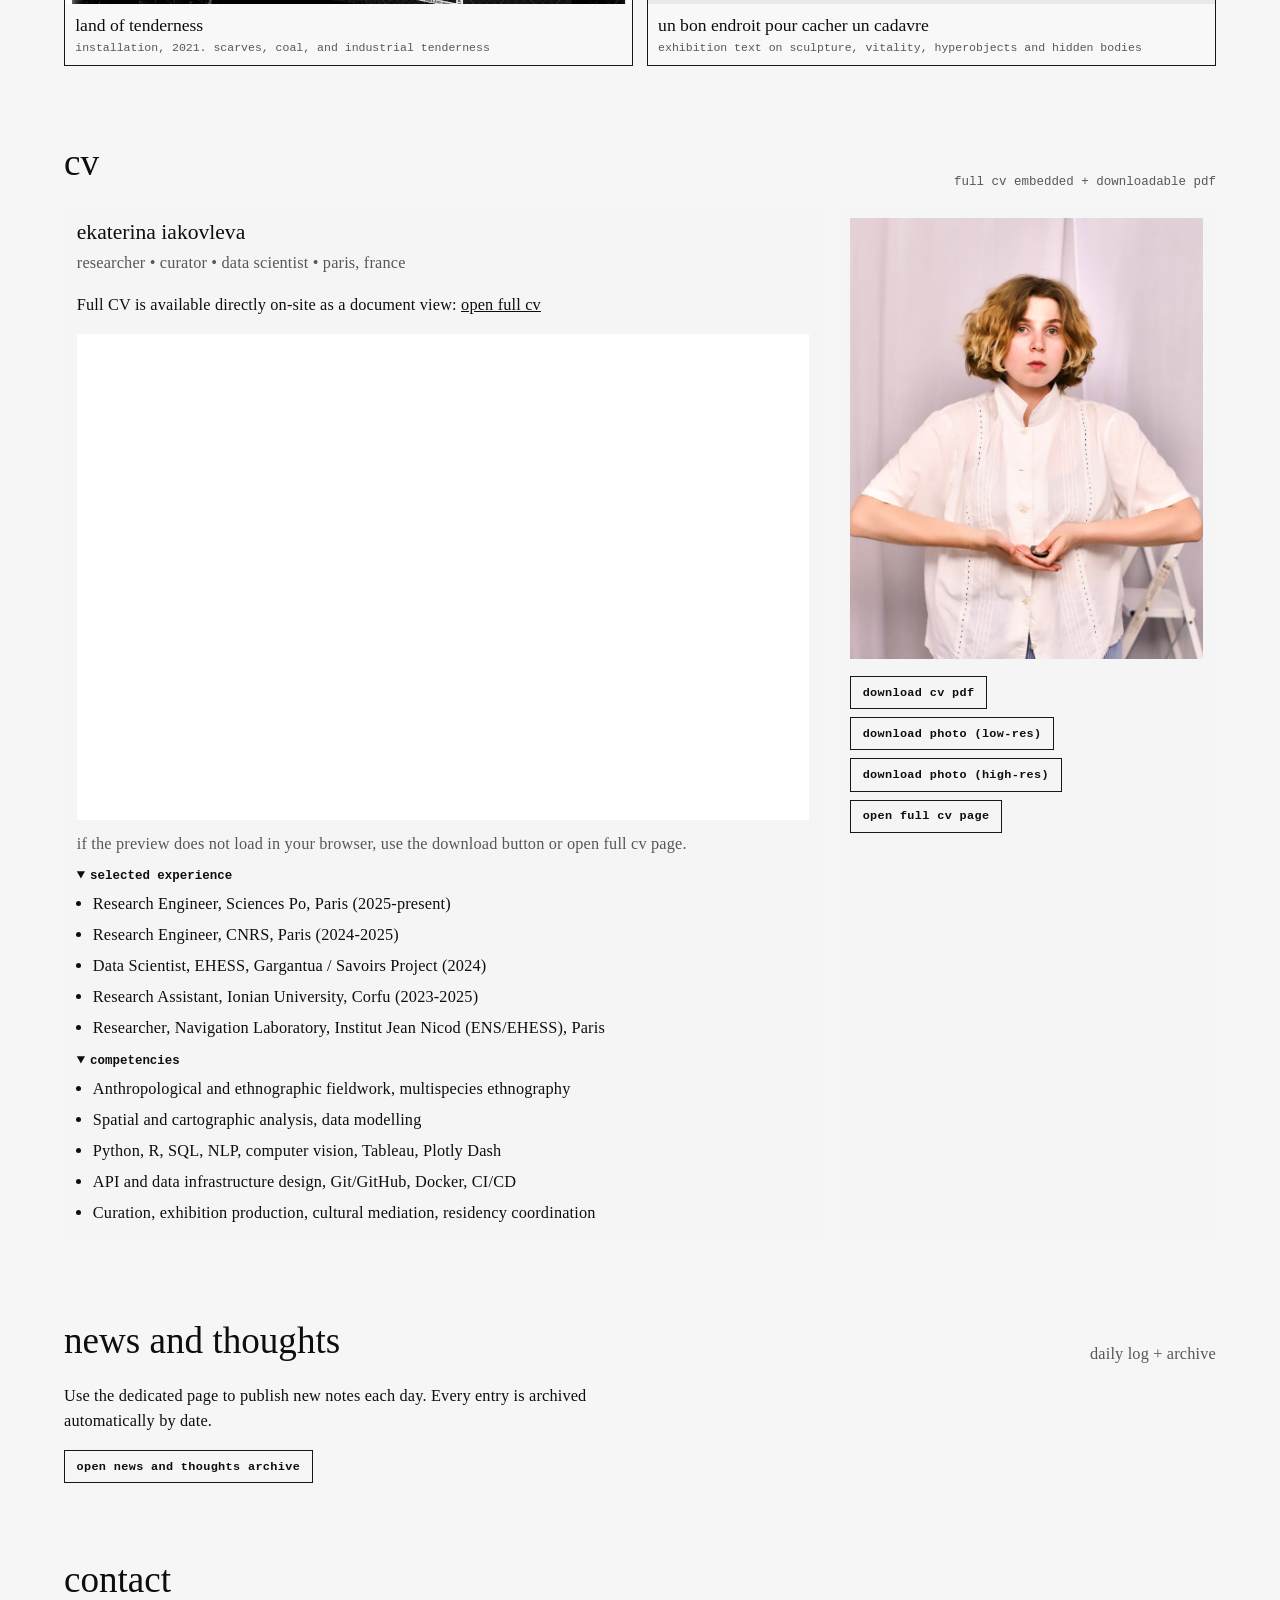
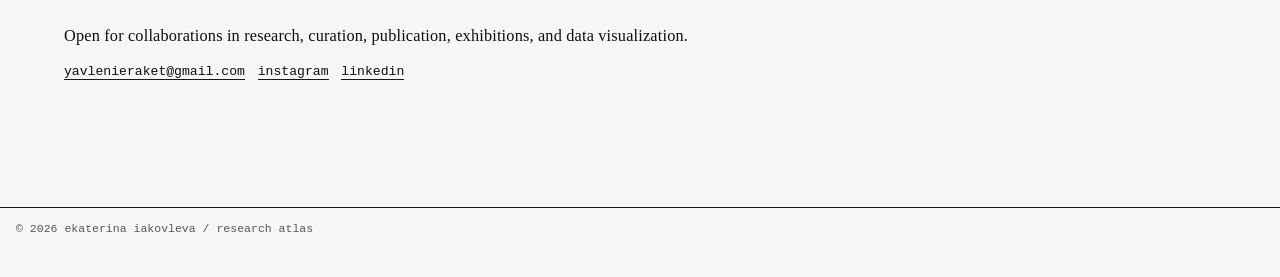
==== commit 9ed6de15: "update website content" ====
--- a/index.html
+++ b/index.html
@@ -229,7 +229,7 @@
           </div>
 
           <aside class="cv-side">
-            <img src="assets/bio/IMG_3652.jpg" alt="CV portrait" loading="lazy" />
+            <img src="assets/bio/IMG_6204.JPG" alt="CV portrait" loading="lazy" />
             <div class="download-group">
               <a class="cv-link" href="assets/docs/CV_IAKOVLEVA_Website.pdf" download>download cv pdf</a>
               <a class="cv-link" href="assets/docs/IMG_3652_low.jpg" download>download photo (low-res)</a>
